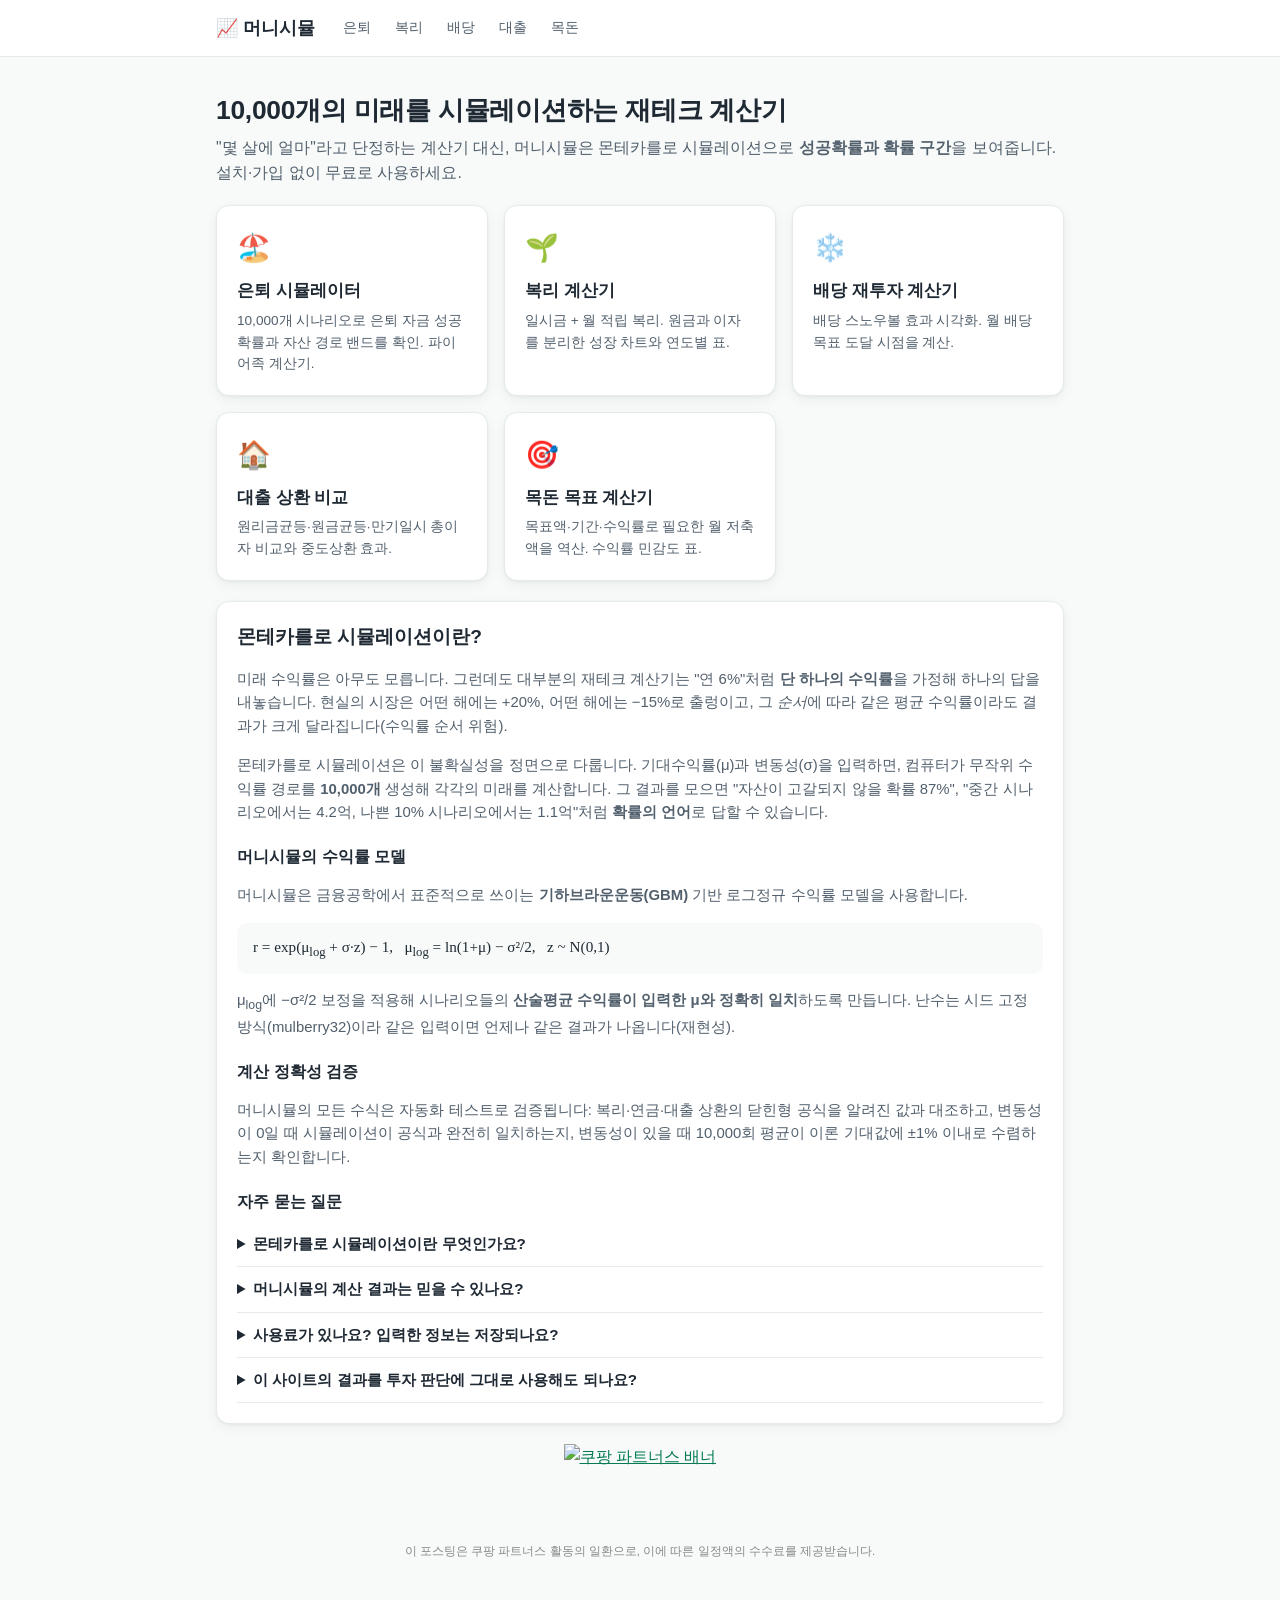
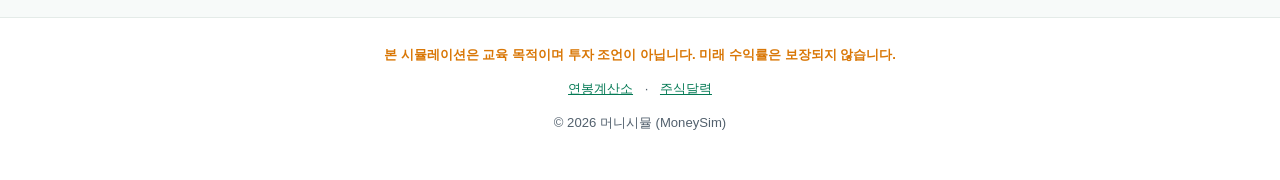
==== index.html @ 2d348d92 "feat: 머니시뮬 v1 — 몬테카를로 재테크 시뮬레이터 - 은퇴(MC 10,000 시나리오·성공확률·백분위 밴드·고갈 히스토그램), 복리, 배당 재투자, 대출 상환 비교, 목돈 " ====
<!DOCTYPE html>
<html lang="ko">
<head>
<script async src="https://www.googletagmanager.com/gtag/js?id=G-2P73L29BH7"></script>
<script>window.dataLayer=window.dataLayer||[];function gtag(){dataLayer.push(arguments);}gtag('js',new Date());gtag('config','G-2P73L29BH7');</script>
<meta charset="utf-8">
<meta name="viewport" content="width=device-width, initial-scale=1">
<title>머니시뮬 — 몬테카를로 재테크 시뮬레이터 (은퇴·복리·배당·대출·목돈 계산기)</title>
<meta name="description" content="10,000개의 미래를 시뮬레이션하는 무료 재테크 계산기. 은퇴 자금 성공확률, 복리 계산, 배당 재투자, 대출 상환 비교, 목돈 모으기를 확률 기반 차트로 확인하세요.">
<link rel="canonical" href="https://maestro24.github.io/moneysim/">
<meta property="og:title" content="머니시뮬 — 몬테카를로 재테크 시뮬레이터">
<meta property="og:description" content="10,000개의 미래를 시뮬레이션하는 무료 재테크 계산기. 은퇴·복리·배당·대출·목돈을 확률로 확인하세요.">
<meta property="og:url" content="https://maestro24.github.io/moneysim/">
<meta property="og:type" content="website">
<meta property="og:site_name" content="머니시뮬">
<link rel="icon" href="data:image/svg+xml,%3Csvg xmlns='http://www.w3.org/2000/svg' viewBox='0 0 32 32'%3E%3Crect width='32' height='32' rx='6' fill='%230e9f6e'/%3E%3Cpath d='M7 21l6-7 5 4 7-9' stroke='%23fff' stroke-width='3' fill='none' stroke-linecap='round' stroke-linejoin='round'/%3E%3C/svg%3E">
<link rel="stylesheet" href="./css/style.css">
<script type="application/ld+json">
{
  "@context": "https://schema.org",
  "@graph": [
    {
      "@type": "WebApplication",
      "name": "머니시뮬 (MoneySim)",
      "url": "https://maestro24.github.io/moneysim/",
      "description": "몬테카를로 시뮬레이션 기반 무료 재테크 계산기 모음: 은퇴 자금, 복리, 배당 재투자, 대출 상환, 목돈 모으기.",
      "applicationCategory": "FinanceApplication",
      "operatingSystem": "Web",
      "inLanguage": "ko",
      "offers": { "@type": "Offer", "price": "0", "priceCurrency": "KRW" }
    },
    {
      "@type": "FAQPage",
      "mainEntity": [
        {
          "@type": "Question",
          "name": "몬테카를로 시뮬레이션이란 무엇인가요?",
          "acceptedAnswer": { "@type": "Answer", "text": "무작위 수익률 시나리오를 수천~수만 번 생성해 결과의 확률 분포를 구하는 방법입니다. 머니시뮬은 10,000개의 시나리오를 돌려 '성공확률'과 10/50/90 백분위 구간을 보여줍니다." }
        },
        {
          "@type": "Question",
          "name": "머니시뮬의 계산 결과는 믿을 수 있나요?",
          "acceptedAnswer": { "@type": "Answer", "text": "복리·연금·대출 상환의 닫힌형 공식과 몬테카를로 수렴치를 자동화 테스트로 교차 검증합니다. 다만 미래 수익률 자체는 누구도 보장할 수 없으며, 결과는 입력한 가정에 따른 확률 추정치입니다." }
        },
        {
          "@type": "Question",
          "name": "사용료가 있나요? 입력한 정보는 저장되나요?",
          "acceptedAnswer": { "@type": "Answer", "text": "완전 무료이며 모든 계산은 브라우저 안에서만 실행됩니다. 입력한 금액이나 시나리오는 서버로 전송되지 않습니다." }
        },
        {
          "@type": "Question",
          "name": "이 사이트의 결과를 투자 판단에 그대로 사용해도 되나요?",
          "acceptedAnswer": { "@type": "Answer", "text": "아니요. 본 시뮬레이션은 교육 목적이며 투자 조언이 아닙니다. 실제 투자 결정 전에는 전문가와 상담하시기 바랍니다." }
        }
      ]
    }
  ]
}
</script>
</head>
<body>
<header class="site-header"><div class="header-inner">
  <a class="brand" href="./index.html">📈 머니시뮬</a>
  <nav class="site-nav">
    <a href="./retire.html">은퇴</a>
    <a href="./compound.html">복리</a>
    <a href="./dividend.html">배당</a>
    <a href="./loan.html">대출</a>
    <a href="./goal.html">목돈</a>
  </nav>
</div></header>

<main class="container">
  <h1 class="page-title">10,000개의 미래를 시뮬레이션하는 재테크 계산기</h1>
  <p class="page-desc">"몇 살에 얼마"라고 단정하는 계산기 대신, 머니시뮬은 몬테카를로 시뮬레이션으로 <strong>성공확률과 확률 구간</strong>을 보여줍니다. 설치·가입 없이 무료로 사용하세요.</p>

  <div class="tool-grid">
    <a class="tool-card" href="./retire.html">
      <span class="icon">🏖️</span>
      <h3>은퇴 시뮬레이터</h3>
      <p>10,000개 시나리오로 은퇴 자금 성공확률과 자산 경로 밴드를 확인. 파이어족 계산기.</p>
    </a>
    <a class="tool-card" href="./compound.html">
      <span class="icon">🌱</span>
      <h3>복리 계산기</h3>
      <p>일시금 + 월 적립 복리. 원금과 이자를 분리한 성장 차트와 연도별 표.</p>
    </a>
    <a class="tool-card" href="./dividend.html">
      <span class="icon">❄️</span>
      <h3>배당 재투자 계산기</h3>
      <p>배당 스노우볼 효과 시각화. 월 배당 목표 도달 시점을 계산.</p>
    </a>
    <a class="tool-card" href="./loan.html">
      <span class="icon">🏠</span>
      <h3>대출 상환 비교</h3>
      <p>원리금균등·원금균등·만기일시 총이자 비교와 중도상환 효과.</p>
    </a>
    <a class="tool-card" href="./goal.html">
      <span class="icon">🎯</span>
      <h3>목돈 목표 계산기</h3>
      <p>목표액·기간·수익률로 필요한 월 저축액을 역산. 수익률 민감도 표.</p>
    </a>
  </div>

  <section class="card seo-content">
    <h2>몬테카를로 시뮬레이션이란?</h2>
    <p>미래 수익률은 아무도 모릅니다. 그런데도 대부분의 재테크 계산기는 "연 6%"처럼 <strong>단 하나의 수익률</strong>을 가정해 하나의 답을 내놓습니다. 현실의 시장은 어떤 해에는 +20%, 어떤 해에는 −15%로 출렁이고, 그 <em>순서</em>에 따라 같은 평균 수익률이라도 결과가 크게 달라집니다(수익률 순서 위험).</p>
    <p>몬테카를로 시뮬레이션은 이 불확실성을 정면으로 다룹니다. 기대수익률(μ)과 변동성(σ)을 입력하면, 컴퓨터가 무작위 수익률 경로를 <strong>10,000개</strong> 생성해 각각의 미래를 계산합니다. 그 결과를 모으면 "자산이 고갈되지 않을 확률 87%", "중간 시나리오에서는 4.2억, 나쁜 10% 시나리오에서는 1.1억"처럼 <strong>확률의 언어</strong>로 답할 수 있습니다.</p>
    <h3>머니시뮬의 수익률 모델</h3>
    <p>머니시뮬은 금융공학에서 표준적으로 쓰이는 <strong>기하브라운운동(GBM)</strong> 기반 로그정규 수익률 모델을 사용합니다.</p>
    <div class="formula">r = exp(μ<sub>log</sub> + σ·z) − 1,&nbsp;&nbsp; μ<sub>log</sub> = ln(1+μ) − σ²/2,&nbsp;&nbsp; z ~ N(0,1)</div>
    <p>μ<sub>log</sub>에 −σ²/2 보정을 적용해 시나리오들의 <strong>산술평균 수익률이 입력한 μ와 정확히 일치</strong>하도록 만듭니다. 난수는 시드 고정 방식(mulberry32)이라 같은 입력이면 언제나 같은 결과가 나옵니다(재현성).</p>
    <h3>계산 정확성 검증</h3>
    <p>머니시뮬의 모든 수식은 자동화 테스트로 검증됩니다: 복리·연금·대출 상환의 닫힌형 공식을 알려진 값과 대조하고, 변동성이 0일 때 시뮬레이션이 공식과 완전히 일치하는지, 변동성이 있을 때 10,000회 평균이 이론 기대값에 ±1% 이내로 수렴하는지 확인합니다.</p>
    <h3>자주 묻는 질문</h3>
    <details class="faq"><summary>몬테카를로 시뮬레이션이란 무엇인가요?</summary><p>무작위 수익률 시나리오를 수천~수만 번 생성해 결과의 확률 분포를 구하는 방법입니다. 머니시뮬은 10,000개의 시나리오를 돌려 '성공확률'과 10/50/90 백분위 구간을 보여줍니다.</p></details>
    <details class="faq"><summary>머니시뮬의 계산 결과는 믿을 수 있나요?</summary><p>복리·연금·대출 상환의 닫힌형 공식과 몬테카를로 수렴치를 자동화 테스트로 교차 검증합니다. 다만 미래 수익률 자체는 누구도 보장할 수 없으며, 결과는 입력한 가정에 따른 확률 추정치입니다.</p></details>
    <details class="faq"><summary>사용료가 있나요? 입력한 정보는 저장되나요?</summary><p>완전 무료이며 모든 계산은 브라우저 안에서만 실행됩니다. 입력한 금액이나 시나리오는 서버로 전송되지 않습니다.</p></details>
    <details class="faq"><summary>이 사이트의 결과를 투자 판단에 그대로 사용해도 되나요?</summary><p>아니요. 본 시뮬레이션은 교육 목적이며 투자 조언이 아닙니다. 실제 투자 결정 전에는 전문가와 상담하시기 바랍니다.</p></details>
  </section>

  <aside class="promo" data-coupang>
    <div class="coupang-wrap">
      <a href="https://link.coupang.com/a/flCfhuxEJM" target="_blank" rel="sponsored noopener" referrerpolicy="unsafe-url"><img src="https://ads-partners.coupang.com/banners/1006097?trackingCode=AF8748009&subId=&traceId=V0-301-879dd1202e5c73b2-I1006097&w=728&h=90" alt="쿠팡 파트너스 배너" style="max-width:100%;height:auto" loading="lazy"></a>
    </div>
    <p class="promo-disclosure">이 포스팅은 쿠팡 파트너스 활동의 일환으로, 이에 따른 일정액의 수수료를 제공받습니다.</p>
  </aside>
  <script>
  setTimeout(function () {
    document.querySelectorAll('[data-coupang]').forEach(function (el) {
      var f = el.querySelector('iframe');
      var m = el.querySelector('img');
      var ok = (f && f.getBoundingClientRect().height >= 10) || (m && m.complete && m.naturalWidth > 0);
      if (!ok) el.hidden = true;
    });
  }, 4000);
  </script>
</main>

<footer class="site-footer">
  <p class="disclaimer">본 시뮬레이션은 교육 목적이며 투자 조언이 아닙니다. 미래 수익률은 보장되지 않습니다.</p>
  <p class="links"><a href="https://maestro24.github.io/salarylab/">연봉계산소</a> · <a href="https://maestro24.github.io/stockcal/">주식달력</a></p>
  <p>© 2026 머니시뮬 (MoneySim)</p>
</footer>

<div class="side-rail side-l" data-coupang>
  <script src="https://ads-partners.coupang.com/g.js"></script>
  <script>new PartnersCoupang.G({ id: 1006093, template: "carousel", trackingCode: "AF8748009", width: "160", height: "600", tsource: "" });</script>
</div>
<div class="side-rail side-r" data-coupang>
  <script>new PartnersCoupang.G({ id: 1006093, template: "carousel", trackingCode: "AF8748009", width: "160", height: "600", tsource: "" });</script>
</div>
</body>
</html>
---- css/style.css ----
/* 머니시뮬 — 라이트 테마 전용 */
:root {
  --accent: #0e9f6e;
  --accent-dark: #057a55;
  --accent-light: #def7ec;
  --bg: #f7faf9;
  --card: #ffffff;
  --text: #1f2933;
  --text-sub: #52606d;
  --line: #e4ebe8;
  --warn: #d97706;
  --bad: #dc2626;
  --radius: 13px;
  --shadow: 0 1px 3px rgba(15, 40, 30, 0.06), 0 4px 14px rgba(15, 40, 30, 0.05);
}

* { box-sizing: border-box; }

html { -webkit-text-size-adjust: 100%; }

body {
  margin: 0;
  font-family: -apple-system, BlinkMacSystemFont, 'Segoe UI', 'Malgun Gothic', 'Noto Sans KR', sans-serif;
  background: var(--bg);
  color: var(--text);
  line-height: 1.6;
  font-size: 16px;
}

.num, td.num, .result-big, table.data td { font-variant-numeric: tabular-nums; }

a { color: var(--accent-dark); }

/* ---- 헤더 ---- */
.site-header {
  background: #fff;
  border-bottom: 1px solid var(--line);
  position: sticky;
  top: 0;
  z-index: 50;
}
.header-inner {
  max-width: 880px;
  margin: 0 auto;
  padding: 0 16px;
  display: flex;
  align-items: center;
  gap: 18px;
  height: 56px;
}
.brand {
  font-weight: 800;
  font-size: 1.12rem;
  color: var(--text);
  text-decoration: none;
  white-space: nowrap;
}
.site-nav {
  display: flex;
  gap: 4px;
  overflow-x: auto;
  scrollbar-width: none;
}
.site-nav::-webkit-scrollbar { display: none; }
.site-nav a {
  color: var(--text-sub);
  text-decoration: none;
  font-size: 0.9rem;
  padding: 6px 10px;
  border-radius: 8px;
  white-space: nowrap;
}
.site-nav a:hover { background: var(--accent-light); color: var(--accent-dark); }
.site-nav a.active { background: var(--accent-light); color: var(--accent-dark); font-weight: 700; }

/* ---- 레이아웃 ---- */
.container { max-width: 880px; margin: 0 auto; padding: 24px 16px 40px; }

.page-title { font-size: 1.65rem; margin: 8px 0 4px; letter-spacing: -0.01em; }
.page-desc { color: var(--text-sub); margin: 0 0 20px; font-size: 0.98rem; }

.card {
  background: var(--card);
  border: 1px solid var(--line);
  border-radius: var(--radius);
  box-shadow: var(--shadow);
  padding: 20px;
  margin-bottom: 20px;
}
.card h2 { font-size: 1.15rem; margin: 0 0 14px; }
.card h3 { font-size: 1.02rem; margin: 18px 0 8px; }

/* ---- 입력 폼 ---- */
.form-grid {
  display: grid;
  grid-template-columns: 1fr 1fr;
  gap: 16px 22px;
}
@media (max-width: 640px) { .form-grid { grid-template-columns: 1fr; } }

.field label {
  display: block;
  font-size: 0.86rem;
  font-weight: 600;
  color: var(--text-sub);
  margin-bottom: 5px;
}
.field .row { display: flex; align-items: center; gap: 8px; }
.field input[type='number'], .field input[type='text'] {
  width: 130px;
  padding: 8px 10px;
  border: 1px solid var(--line);
  border-radius: 9px;
  font-size: 0.98rem;
  font-variant-numeric: tabular-nums;
  text-align: right;
  background: #fff;
  color: var(--text);
}
.field input:focus { outline: 2px solid var(--accent); outline-offset: -1px; border-color: var(--accent); }
.field .unit { font-size: 0.85rem; color: var(--text-sub); white-space: nowrap; }
.field input[type='range'] {
  width: 100%;
  margin-top: 8px;
  accent-color: var(--accent);
  cursor: pointer;
}
.field .error {
  display: none;
  color: var(--bad);
  font-size: 0.78rem;
  margin-top: 3px;
}
.field.invalid .error { display: block; }
.field.invalid input[type='number'] { border-color: var(--bad); }

select {
  padding: 8px 10px;
  border: 1px solid var(--line);
  border-radius: 9px;
  font-size: 0.95rem;
  background: #fff;
  color: var(--text);
}

/* ---- 버튼 ---- */
.btn {
  display: inline-flex;
  align-items: center;
  gap: 6px;
  border: none;
  border-radius: 10px;
  padding: 11px 22px;
  font-size: 1rem;
  font-weight: 700;
  cursor: pointer;
  background: var(--accent);
  color: #fff;
  transition: background 0.15s;
}
.btn:hover { background: var(--accent-dark); }
.btn:disabled { background: #9db8ad; cursor: not-allowed; }
.btn-secondary {
  background: #fff;
  color: var(--accent-dark);
  border: 1px solid var(--accent);
}
.btn-secondary:hover { background: var(--accent-light); }
.btn-row { display: flex; gap: 10px; flex-wrap: wrap; margin-top: 18px; align-items: center; }

.presets { display: flex; gap: 8px; flex-wrap: wrap; margin-bottom: 16px; }
.preset-btn {
  border: 1px solid var(--line);
  background: #fff;
  color: var(--text-sub);
  border-radius: 999px;
  padding: 6px 14px;
  font-size: 0.86rem;
  cursor: pointer;
}
.preset-btn:hover, .preset-btn.active { border-color: var(--accent); color: var(--accent-dark); background: var(--accent-light); }

/* ---- 진행률 ---- */
.progress-wrap { display: none; margin-top: 14px; }
.progress-wrap.show { display: block; }
.progress-bar { height: 8px; background: var(--line); border-radius: 999px; overflow: hidden; }
.progress-fill { height: 100%; width: 0%; background: var(--accent); border-radius: 999px; transition: width 0.1s linear; }
.progress-text { font-size: 0.8rem; color: var(--text-sub); margin-top: 4px; }

/* ---- 결과 패널 ---- */
.result-panel { display: none; }
.result-panel.show { display: block; }
.result-hero { text-align: center; padding: 8px 0 14px; }
.result-hero .label { font-size: 0.9rem; color: var(--text-sub); }
.result-big { font-size: 2.6rem; font-weight: 800; line-height: 1.15; letter-spacing: -0.02em; }
.result-big.grade-good { color: var(--accent); }
.result-big.grade-warn { color: var(--warn); }
.result-big.grade-bad { color: var(--bad); }
.result-sub { font-size: 0.9rem; color: var(--text-sub); margin-top: 4px; }

.stat-grid {
  display: grid;
  grid-template-columns: repeat(auto-fit, minmax(150px, 1fr));
  gap: 12px;
  margin-top: 14px;
}
.stat {
  background: var(--bg);
  border-radius: 10px;
  padding: 12px 14px;
  text-align: center;
}
.stat .k { font-size: 0.78rem; color: var(--text-sub); }
.stat .v { font-size: 1.18rem; font-weight: 700; font-variant-numeric: tabular-nums; }

/* ---- 차트 ---- */
.chart-box { position: relative; width: 100%; margin-top: 10px; }
.chart-box canvas { display: block; width: 100%; }
.chart-legend {
  display: flex;
  gap: 14px;
  flex-wrap: wrap;
  font-size: 0.8rem;
  color: var(--text-sub);
  margin: 4px 0 2px;
}
.chart-legend .item { display: inline-flex; align-items: center; gap: 5px; }
.chart-legend .swatch { width: 12px; height: 12px; border-radius: 3px; display: inline-block; }
.chart-tooltip {
  position: absolute;
  pointer-events: none;
  background: rgba(31, 41, 51, 0.92);
  color: #fff;
  font-size: 0.78rem;
  border-radius: 8px;
  padding: 8px 10px;
  line-height: 1.5;
  white-space: nowrap;
  transform: translate(-50%, 0);
  opacity: 0;
  transition: opacity 0.1s;
  z-index: 10;
  font-variant-numeric: tabular-nums;
}

/* ---- 표 ---- */
.table-wrap { overflow-x: auto; margin-top: 10px; }
table.data {
  width: 100%;
  border-collapse: collapse;
  font-size: 0.88rem;
}
table.data th, table.data td {
  padding: 8px 10px;
  border-bottom: 1px solid var(--line);
  text-align: right;
  white-space: nowrap;
}
table.data th { background: var(--bg); color: var(--text-sub); font-weight: 600; }
table.data th:first-child, table.data td:first-child { text-align: left; }
table.data tr.highlight { background: var(--accent-light); font-weight: 700; }

/* ---- 허브 카드 ---- */
.tool-grid {
  display: grid;
  grid-template-columns: repeat(auto-fill, minmax(250px, 1fr));
  gap: 16px;
  margin: 20px 0;
}
.tool-card {
  display: block;
  background: var(--card);
  border: 1px solid var(--line);
  border-radius: var(--radius);
  box-shadow: var(--shadow);
  padding: 20px;
  text-decoration: none;
  color: var(--text);
  transition: transform 0.15s, border-color 0.15s;
}
.tool-card:hover { transform: translateY(-2px); border-color: var(--accent); }
.tool-card .icon { font-size: 1.7rem; }
.tool-card h3 { margin: 8px 0 5px; font-size: 1.05rem; }
.tool-card p { margin: 0; font-size: 0.85rem; color: var(--text-sub); }

/* ---- SEO 콘텐츠 / FAQ ---- */
.seo-content h2 { font-size: 1.2rem; }
.seo-content p, .seo-content li { font-size: 0.93rem; color: var(--text-sub); }
.seo-content .formula {
  background: var(--bg);
  border-radius: 10px;
  padding: 12px 16px;
  font-family: 'Cambria Math', Georgia, serif;
  font-size: 0.95rem;
  overflow-x: auto;
  color: var(--text);
}
details.faq {
  border-bottom: 1px solid var(--line);
  padding: 10px 0;
}
details.faq summary { cursor: pointer; font-weight: 600; font-size: 0.95rem; }
details.faq p { margin: 8px 0 0; font-size: 0.9rem; color: var(--text-sub); }

/* ---- 쿠팡 배너 ---- */
.promo { margin: 16px 0; text-align: center; }
.coupang-wrap { display: flex; justify-content: center; margin: 8px 0; min-height: 90px; overflow-x: hidden; }
.promo-disclosure { font-size: 0.72rem; color: #888; margin-top: 6px; }

/* ---- 양옆 레일 (880px 컨테이너 기준, 24px 간격) ---- */
.side-rail {
  display: none;
  position: fixed;
  top: 90px;
  width: 160px;
  z-index: 5;
}
@media (min-width: 1280px) {
  .side-rail { display: block; }
  .side-l { left: calc(50% - 624px); }
  .side-r { left: calc(50% + 464px); }
}

/* ---- 푸터 ---- */
.site-footer {
  border-top: 1px solid var(--line);
  background: #fff;
  padding: 26px 16px 34px;
  text-align: center;
  font-size: 0.82rem;
  color: var(--text-sub);
}
.site-footer .disclaimer {
  max-width: 880px;
  margin: 0 auto 12px;
  color: var(--warn);
  font-weight: 600;
}
.site-footer .links { margin-bottom: 10px; }
.site-footer .links a { margin: 0 8px; }

/* ---- 진입 애니메이션 ---- */
@media (prefers-reduced-motion: no-preference) {
  .card, .tool-card { animation: fadeUp 0.35s ease both; }
  @keyframes fadeUp {
    from { opacity: 0; transform: translateY(8px); }
    to { opacity: 1; transform: none; }
  }
}

@media (max-width: 640px) {
  .result-big { font-size: 2rem; }
  .container { padding: 16px 12px 32px; }
  .card { padding: 16px; }
}
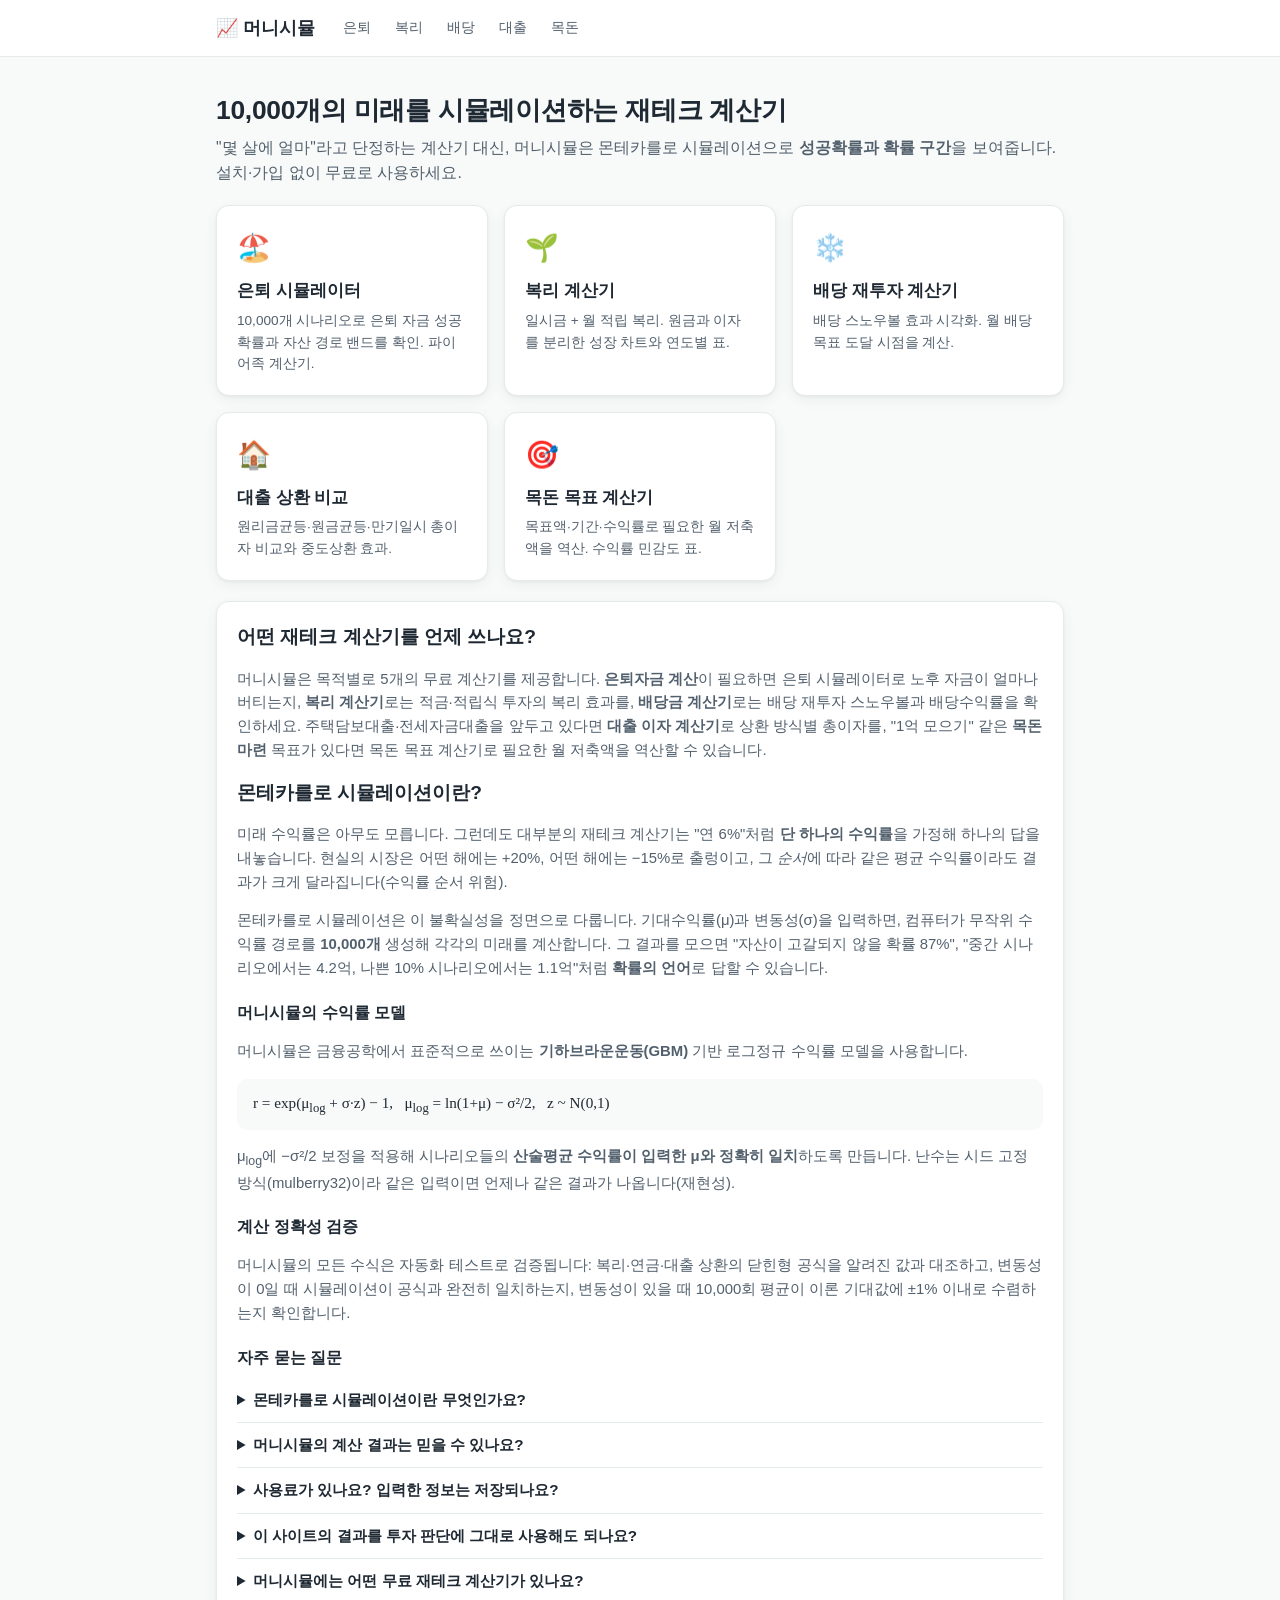
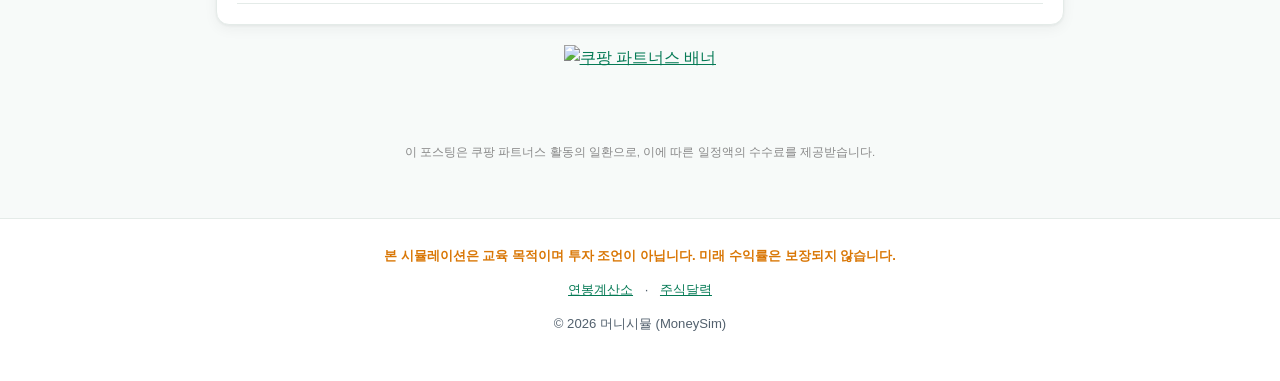
==== commit b91ae8c6: "seo: 한국어 롱테일 키워드 확장 + 네이버 Yeti 허용" ====
--- a/index.html
+++ b/index.html
@@ -51,12 +51,20 @@
           "@type": "Question",
           "name": "이 사이트의 결과를 투자 판단에 그대로 사용해도 되나요?",
           "acceptedAnswer": { "@type": "Answer", "text": "아니요. 본 시뮬레이션은 교육 목적이며 투자 조언이 아닙니다. 실제 투자 결정 전에는 전문가와 상담하시기 바랍니다." }
+        },
+        {
+          "@type": "Question",
+          "name": "머니시뮬에는 어떤 무료 재테크 계산기가 있나요?",
+          "acceptedAnswer": { "@type": "Answer", "text": "은퇴자금 계산(은퇴 시뮬레이터), 복리 계산기, 배당금 계산기(배당 재투자), 대출 이자 계산기(상환 방식 비교), 목돈 마련을 위한 목표 저축액 계산기까지 5가지를 무료로 제공합니다. 모두 설치·가입 없이 브라우저에서 바로 사용할 수 있습니다." }
         }
       ]
     }
   ]
 }
 </script>
+<meta property="og:image" content="https://maestro24.github.io/moneysim/assets/og-image.png">
+<meta name="twitter:card" content="summary_large_image">
+<meta name="twitter:image" content="https://maestro24.github.io/moneysim/assets/og-image.png">
 </head>
 <body>
 <header class="site-header"><div class="header-inner">
@@ -77,32 +85,34 @@
   <div class="tool-grid">
     <a class="tool-card" href="./retire.html">
       <span class="icon">🏖️</span>
-      <h3>은퇴 시뮬레이터</h3>
+      <h2>은퇴 시뮬레이터</h2>
       <p>10,000개 시나리오로 은퇴 자금 성공확률과 자산 경로 밴드를 확인. 파이어족 계산기.</p>
     </a>
     <a class="tool-card" href="./compound.html">
       <span class="icon">🌱</span>
-      <h3>복리 계산기</h3>
+      <h2>복리 계산기</h2>
       <p>일시금 + 월 적립 복리. 원금과 이자를 분리한 성장 차트와 연도별 표.</p>
     </a>
     <a class="tool-card" href="./dividend.html">
       <span class="icon">❄️</span>
-      <h3>배당 재투자 계산기</h3>
+      <h2>배당 재투자 계산기</h2>
       <p>배당 스노우볼 효과 시각화. 월 배당 목표 도달 시점을 계산.</p>
     </a>
     <a class="tool-card" href="./loan.html">
       <span class="icon">🏠</span>
-      <h3>대출 상환 비교</h3>
+      <h2>대출 상환 비교</h2>
       <p>원리금균등·원금균등·만기일시 총이자 비교와 중도상환 효과.</p>
     </a>
     <a class="tool-card" href="./goal.html">
       <span class="icon">🎯</span>
-      <h3>목돈 목표 계산기</h3>
+      <h2>목돈 목표 계산기</h2>
       <p>목표액·기간·수익률로 필요한 월 저축액을 역산. 수익률 민감도 표.</p>
     </a>
   </div>
 
   <section class="card seo-content">
+    <h2>어떤 재테크 계산기를 언제 쓰나요?</h2>
+    <p>머니시뮬은 목적별로 5개의 무료 계산기를 제공합니다. <strong>은퇴자금 계산</strong>이 필요하면 은퇴 시뮬레이터로 노후 자금이 얼마나 버티는지, <strong>복리 계산기</strong>로는 적금·적립식 투자의 복리 효과를, <strong>배당금 계산기</strong>로는 배당 재투자 스노우볼과 배당수익률을 확인하세요. 주택담보대출·전세자금대출을 앞두고 있다면 <strong>대출 이자 계산기</strong>로 상환 방식별 총이자를, "1억 모으기" 같은 <strong>목돈 마련</strong> 목표가 있다면 목돈 목표 계산기로 필요한 월 저축액을 역산할 수 있습니다.</p>
     <h2>몬테카를로 시뮬레이션이란?</h2>
     <p>미래 수익률은 아무도 모릅니다. 그런데도 대부분의 재테크 계산기는 "연 6%"처럼 <strong>단 하나의 수익률</strong>을 가정해 하나의 답을 내놓습니다. 현실의 시장은 어떤 해에는 +20%, 어떤 해에는 −15%로 출렁이고, 그 <em>순서</em>에 따라 같은 평균 수익률이라도 결과가 크게 달라집니다(수익률 순서 위험).</p>
     <p>몬테카를로 시뮬레이션은 이 불확실성을 정면으로 다룹니다. 기대수익률(μ)과 변동성(σ)을 입력하면, 컴퓨터가 무작위 수익률 경로를 <strong>10,000개</strong> 생성해 각각의 미래를 계산합니다. 그 결과를 모으면 "자산이 고갈되지 않을 확률 87%", "중간 시나리오에서는 4.2억, 나쁜 10% 시나리오에서는 1.1억"처럼 <strong>확률의 언어</strong>로 답할 수 있습니다.</p>
@@ -117,6 +127,7 @@
     <details class="faq"><summary>머니시뮬의 계산 결과는 믿을 수 있나요?</summary><p>복리·연금·대출 상환의 닫힌형 공식과 몬테카를로 수렴치를 자동화 테스트로 교차 검증합니다. 다만 미래 수익률 자체는 누구도 보장할 수 없으며, 결과는 입력한 가정에 따른 확률 추정치입니다.</p></details>
     <details class="faq"><summary>사용료가 있나요? 입력한 정보는 저장되나요?</summary><p>완전 무료이며 모든 계산은 브라우저 안에서만 실행됩니다. 입력한 금액이나 시나리오는 서버로 전송되지 않습니다.</p></details>
     <details class="faq"><summary>이 사이트의 결과를 투자 판단에 그대로 사용해도 되나요?</summary><p>아니요. 본 시뮬레이션은 교육 목적이며 투자 조언이 아닙니다. 실제 투자 결정 전에는 전문가와 상담하시기 바랍니다.</p></details>
+    <details class="faq"><summary>머니시뮬에는 어떤 무료 재테크 계산기가 있나요?</summary><p>은퇴자금 계산(은퇴 시뮬레이터), 복리 계산기, 배당금 계산기(배당 재투자), 대출 이자 계산기(상환 방식 비교), 목돈 마련을 위한 목표 저축액 계산기까지 5가지를 무료로 제공합니다. 모두 설치·가입 없이 브라우저에서 바로 사용할 수 있습니다.</p></details>
   </section>
 
   <aside class="promo" data-coupang>
--- a/css/style.css
+++ b/css/style.css
@@ -280,7 +280,7 @@
 }
 .tool-card:hover { transform: translateY(-2px); border-color: var(--accent); }
 .tool-card .icon { font-size: 1.7rem; }
-.tool-card h3 { margin: 8px 0 5px; font-size: 1.05rem; }
+.tool-card h3, .tool-card h2 { margin: 8px 0 5px; font-size: 1.05rem; }
 .tool-card p { margin: 0; font-size: 0.85rem; color: var(--text-sub); }
 
 /* ---- SEO 콘텐츠 / FAQ ---- */
